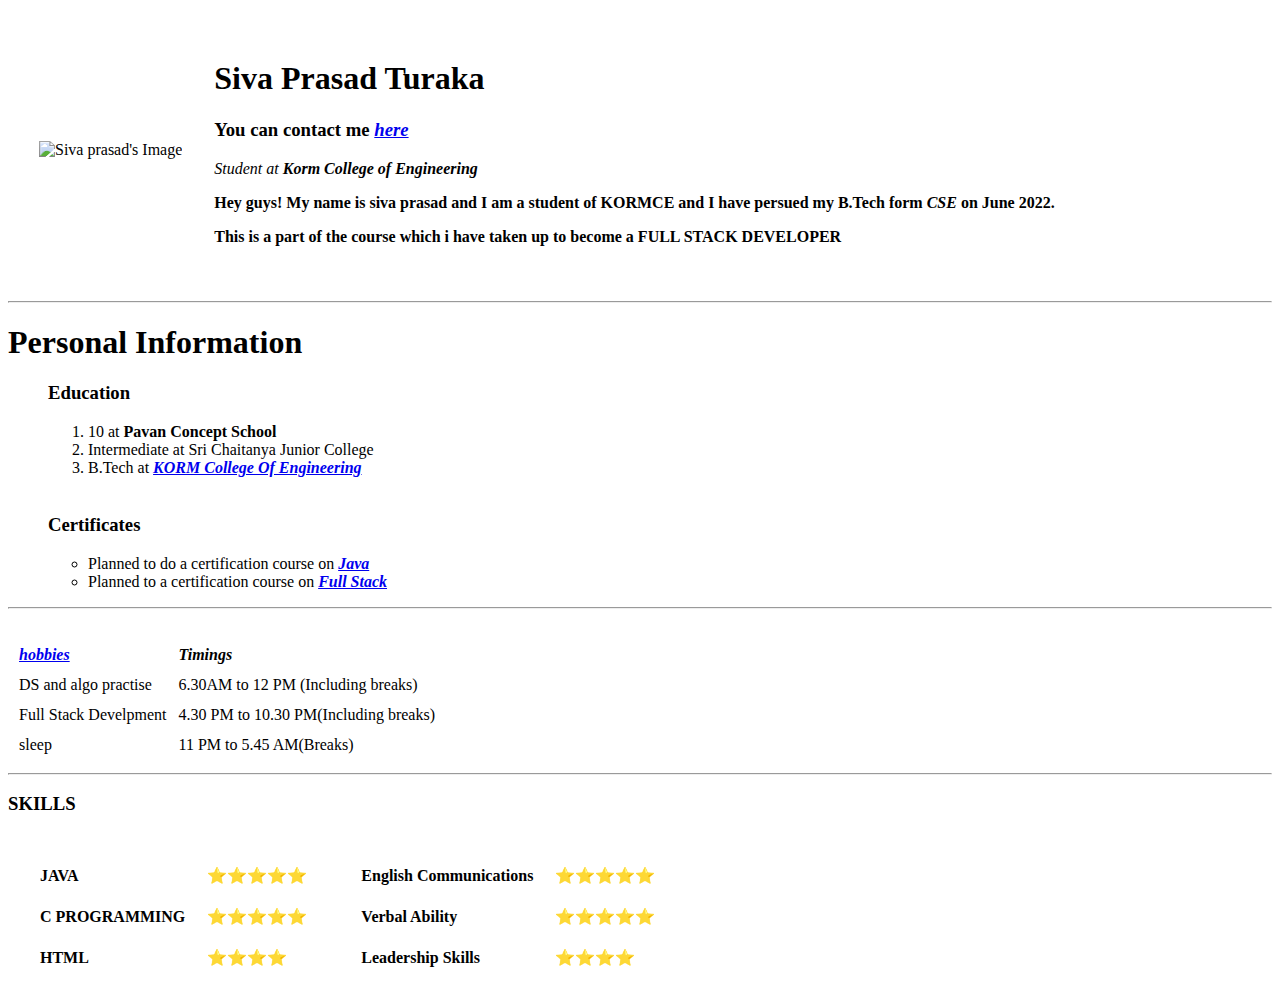
==== index.html @ 392d822c "Added initial website files" ====
<!DOCTYPE html>
<html lang="en" dir="ltr">

<head>
  <meta charset="utf-8">
  <title> Siva's personal site </title>
</head>

<body>
  <table cellspacing='30'>
    <tr>
      <td> <img src="images/siva.png" alt="Siva prasad's Image" height="200" width="200" /></td>
      <td>
        <h1>Siva Prasad Turaka</h1>
        <h3>You can contact me <strong><em><a href="contact.html">here</a></em></strong></h3>
        <p><em>Student at <strong>Korm College of Engineering</string></em></p>
        <p>Hey guys! My name is siva prasad and I am a student of <strong>KORMCE</strong>
          and I have persued my B.Tech form <em>CSE</em> on June 2022.</p>
        <p>This is a part of the course
          which i have taken up to become a <strong>FULL STACK DEVELOPER</strong></p>
      </td>
    </tr>
  </table>
  <hr />
  <h1>Personal Information</h1>
  <ol>
    <h3>Education</h3>
    <ol>
      <li> 10 at <strong>Pavan Concept School</strong></li>
      <li> Intermediate at Sri Chaitanya Junior College</li>
      <li> B.Tech at <strong> <em> <a href="https://content3.jdmagicbox.com/comp/kadapa/dc/9999p8562.8562.1224138153i5x2p8.dc/catalogue/korm-college-of-engineering-vinayaka-nagar-junction-kadapa-colleges-vl2uzaf-250.jpg">KORM College Of Engineering</a></em></strong>
      </li>
    </ol>
    <br>
    <h3>Certificates</h3>
    <ul>
      <li>Planned to do a certification course on <a href="https://www.tutorialspoint.com/java/index.htm"><strong><em>Java</em></strong> </a></li>
      <li>Planned to a certification course on <a href="https://www.greycampus.com/blog/programming/full-stack-developer-guide"><em><strong>Full Stack</strong></em></a> </li>
    </ul>
  </ol>
  <hr>
  <br>
  <table cellspacing='10'>
    <thead>
      <tr>
        <td><strong><em><a href="C:\Web Development\html - personal site\hobbies.html">hobbies</a></em></strong></td>
        <td><strong><em>Timings</em></strong></td>
      </tr>
    </thead>
    <tbody>
      <tr>
        <td>DS and algo practise</td>
        <td>6.30AM to 12 PM (Including breaks)</td>
      </tr>
      <tr>
        <td>Full Stack Develpment</td>
        <td>4.30 PM to 10.30 PM(Including breaks)</td>
      </tr>
      <tr>
        <td>sleep</td>
        <td>11 PM to 5.45 AM(Breaks)</td>
      </tr>
    </tbody>
  </table>
  <hr>
  <h3>SKILLS</h3>
  <table cellspacing='10'>
    <tr>
      <td>
        <table cellspacing='20' >
          <tr>
            <td><strong>JAVA</strong></td>
            <td>⭐⭐⭐⭐⭐</td>
          </tr>
          <tr>
            <td><strong>C PROGRAMMING</strong></td>
            <td>⭐⭐⭐⭐⭐</td>
          </tr>
          <tr>
            <td><strong>HTML</strong></td>
            <td>⭐⭐⭐⭐</td>
          </tr>
        </table>
      </td>
      <td>
        <table cellspacing='20' <tr>
          <td><strong>English Communications</strong></td>
          <td>⭐⭐⭐⭐⭐</td>
    </tr>
    <tr>
      <td><strong> Verbal Ability</strong></td>
      <td>⭐⭐⭐⭐⭐</td>
    </tr>
    <tr>
      <td><strong>Leadership Skills</strong></td>
      <td>⭐⭐⭐⭐</td>
    </tr>
  </table>
  </td>
  </tr>
  </table>
</body>

</html>
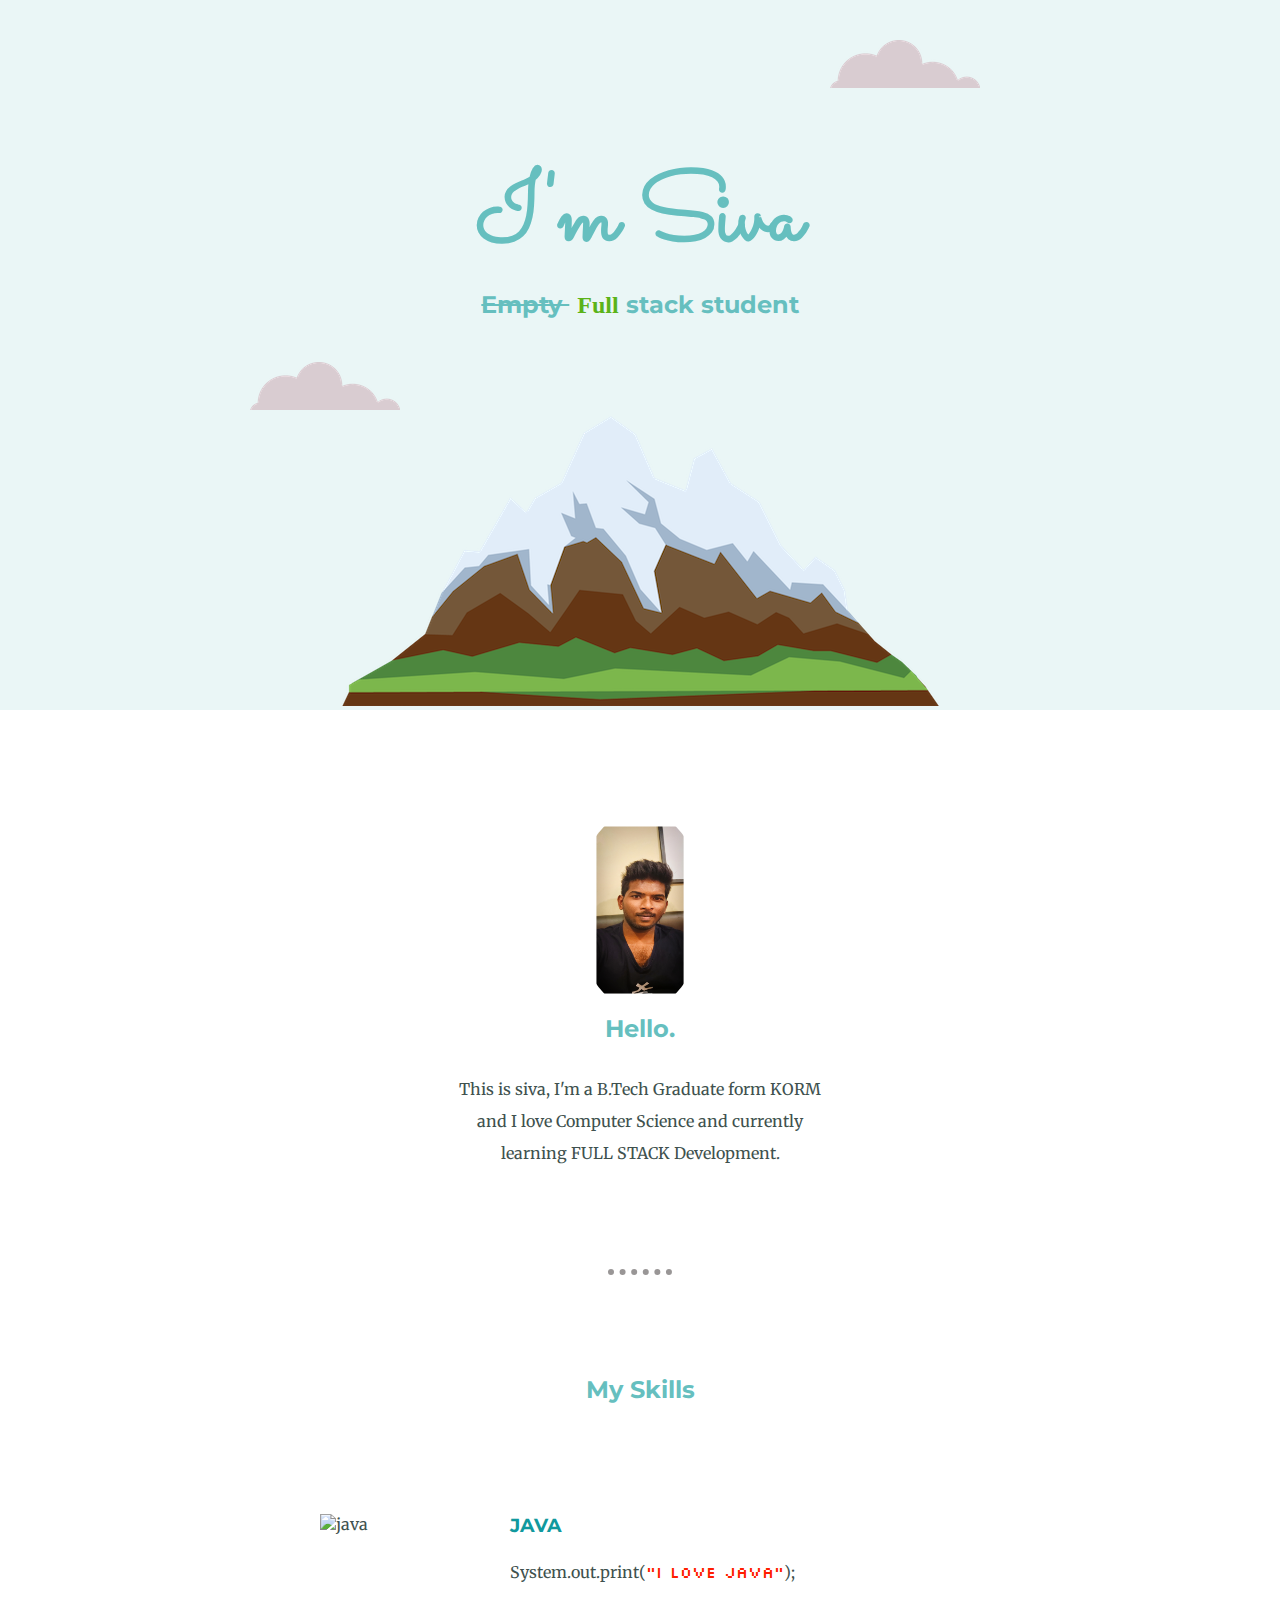
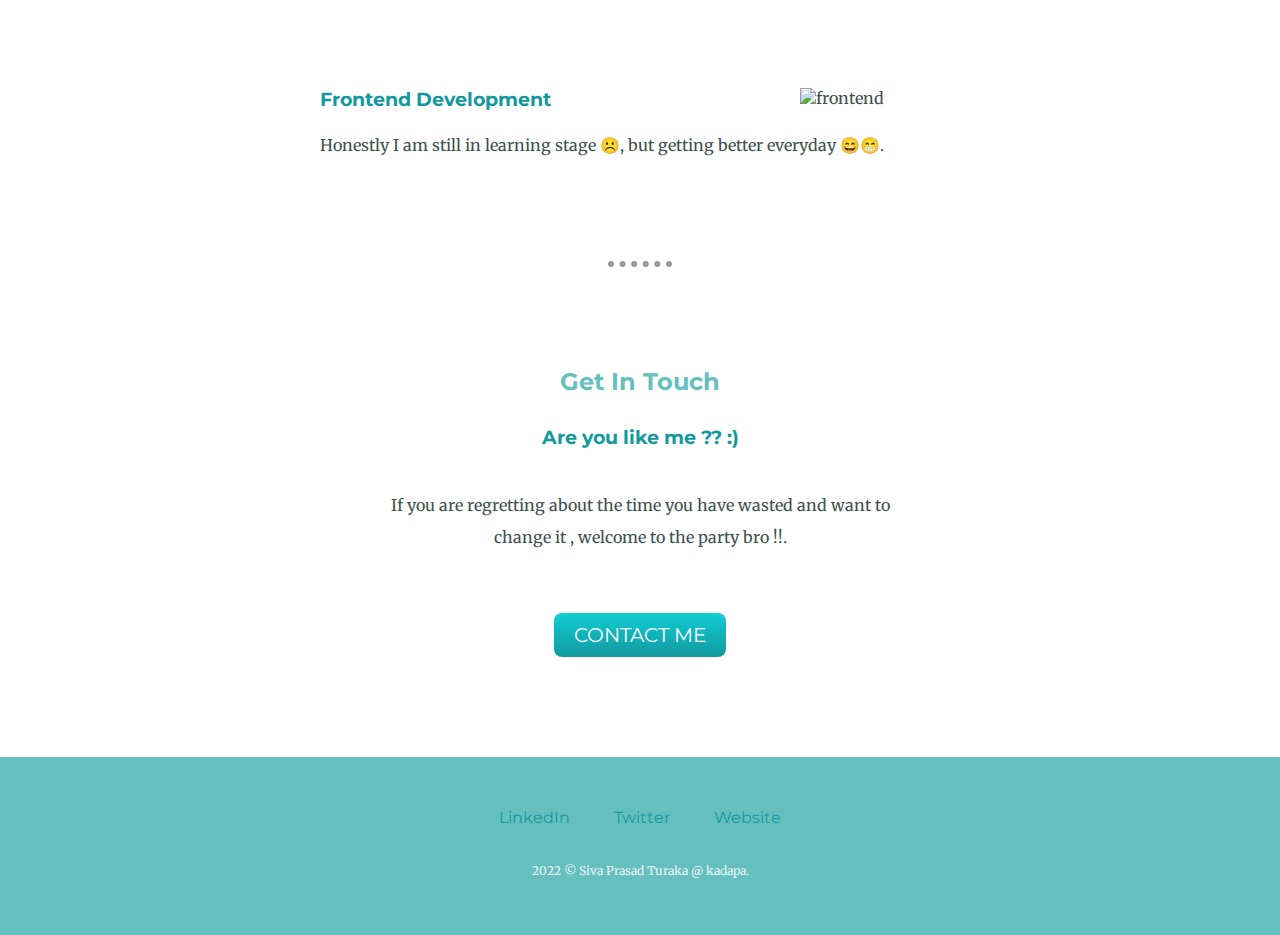
==== commit 2eb9c441: "updating old files" ====
--- a/index.html
+++ b/index.html
@@ -3,102 +3,68 @@
 
 <head>
   <meta charset="utf-8">
-  <title> Siva's personal site </title>
+  <title>Siva's website</title>
+  <link rel="stylesheet" href="css/styles.css">
+  <link rel="icon" href="favicon.ico">
+  <link rel="preconnect" href="https://fonts.googleapis.com">
+  <link rel="preconnect" href="https://fonts.gstatic.com" crossorigin>
+  <link href="https://fonts.googleapis.com/css2?family=Merriweather&family=Montserrat&family=Sacramento&display=swap"
+    rel="stylesheet">
+  <link href="https://fonts.googleapis.com/css2?family=Rubik+Maze&display=swap" rel="stylesheet">
+  <link href="https://fonts.googleapis.com/css2?family=Silkscreen&display=swap" rel="stylesheet">
+  <link href="https://fonts.googleapis.com/css2?family=Permanent+Marker&display=swap" rel="stylesheet">
 </head>
 
 <body>
-  <table cellspacing='30'>
-    <tr>
-      <td> <img src="images/siva.png" alt="Siva prasad's Image" height="200" width="200" /></td>
-      <td>
-        <h1>Siva Prasad Turaka</h1>
-        <h3>You can contact me <strong><em><a href="contact.html">here</a></em></strong></h3>
-        <p><em>Student at <strong>Korm College of Engineering</string></em></p>
-        <p>Hey guys! My name is siva prasad and I am a student of <strong>KORMCE</strong>
-          and I have persued my B.Tech form <em>CSE</em> on June 2022.</p>
-        <p>This is a part of the course
-          which i have taken up to become a <strong>FULL STACK DEVELOPER</strong></p>
-      </td>
-    </tr>
-  </table>
-  <hr />
-  <h1>Personal Information</h1>
-  <ol>
-    <h3>Education</h3>
-    <ol>
-      <li> 10 at <strong>Pavan Concept School</strong></li>
-      <li> Intermediate at Sri Chaitanya Junior College</li>
-      <li> B.Tech at <strong> <em> <a href="https://content3.jdmagicbox.com/comp/kadapa/dc/9999p8562.8562.1224138153i5x2p8.dc/catalogue/korm-college-of-engineering-vinayaka-nagar-junction-kadapa-colleges-vl2uzaf-250.jpg">KORM College Of Engineering</a></em></strong>
-      </li>
-    </ol>
-    <br>
-    <h3>Certificates</h3>
-    <ul>
-      <li>Planned to do a certification course on <a href="https://www.tutorialspoint.com/java/index.htm"><strong><em>Java</em></strong> </a></li>
-      <li>Planned to a certification course on <a href="https://www.greycampus.com/blog/programming/full-stack-developer-guide"><em><strong>Full Stack</strong></em></a> </li>
-    </ul>
-  </ol>
-  <hr>
-  <br>
-  <table cellspacing='10'>
-    <thead>
-      <tr>
-        <td><strong><em><a href="C:\Web Development\html - personal site\hobbies.html">hobbies</a></em></strong></td>
-        <td><strong><em>Timings</em></strong></td>
-      </tr>
-    </thead>
-    <tbody>
-      <tr>
-        <td>DS and algo practise</td>
-        <td>6.30AM to 12 PM (Including breaks)</td>
-      </tr>
-      <tr>
-        <td>Full Stack Develpment</td>
-        <td>4.30 PM to 10.30 PM(Including breaks)</td>
-      </tr>
-      <tr>
-        <td>sleep</td>
-        <td>11 PM to 5.45 AM(Breaks)</td>
-      </tr>
-    </tbody>
-  </table>
-  <hr>
-  <h3>SKILLS</h3>
-  <table cellspacing='10'>
-    <tr>
-      <td>
-        <table cellspacing='20' >
-          <tr>
-            <td><strong>JAVA</strong></td>
-            <td>⭐⭐⭐⭐⭐</td>
-          </tr>
-          <tr>
-            <td><strong>C PROGRAMMING</strong></td>
-            <td>⭐⭐⭐⭐⭐</td>
-          </tr>
-          <tr>
-            <td><strong>HTML</strong></td>
-            <td>⭐⭐⭐⭐</td>
-          </tr>
-        </table>
-      </td>
-      <td>
-        <table cellspacing='20' <tr>
-          <td><strong>English Communications</strong></td>
-          <td>⭐⭐⭐⭐⭐</td>
-    </tr>
-    <tr>
-      <td><strong> Verbal Ability</strong></td>
-      <td>⭐⭐⭐⭐⭐</td>
-    </tr>
-    <tr>
-      <td><strong>Leadership Skills</strong></td>
-      <td>⭐⭐⭐⭐</td>
-    </tr>
-  </table>
-  </td>
-  </tr>
-  </table>
+  <div class="top-container">
+    <img class="top-cloud" src="images/cloud.png" alt="cloud's pic">
+    <h1>I'm Siva</h1>
+    <h2>
+      <span class="empty">Empty </span><span class="Full"> Full</span> stack student
+    </h2>
+    <img class="bottom-cloud" src="images/cloud.png" alt="cloud's pic">
+    <img src="images/mountain.png" alt="mountain's pic">
+  </div>
+
+  <div class="middle-container">
+    <div class="profile">
+      <img class="siva-profile" src="images/siva profile.jpg" alt="my pic">
+      <h2>Hello.</h2>
+      <p class="intro">This is siva, I'm a B.Tech Graduate form KORM and I love Computer Science and currently learning FULL STACK
+        Development.</p>
+    </div>
+    <hr>
+    <div class="skills">
+      <h2>My Skills</h2>
+      <div class="skill-row">
+        <img class="java-image" src="https://cdn-icons-png.flaticon.com/512/644/644609.png" alt="java">
+        <h3 >JAVA</h3>
+        <p>System.out.print(<span class="ilovejava">"I love Java"</span>);</p>
+      </div>
+      <div class="skill-row">
+        <img class="frontend-image" src="https://cdn-icons-png.flaticon.com/512/2620/2620971.png" alt="frontend">
+        <h3 >Frontend Development</h3>
+        <p>Honestly I am still in learning stage ☹️, but getting better everyday 😄😁.</p>
+      </div>
+    </div>
+    <hr>
+    <div class="contact-me">
+      <h2>Get In Touch</h2>
+      <h3>Are you like me ??  :) </h3>
+      <p class="contact-msg">If you are regretting about the time you have wasted and want to change it , welcome to the party bro !!.</p>
+      <button class="btn" href="sivaprasad.turaka2001@gmail.com">CONTACT ME</button>
+    </div>
+  </div>
+
+
+  <div class="bottom-container">
+    <a class="footer-link" href="https://www.linkedin.com/">LinkedIn</a>
+    <a class="footer-link" href="https://twitter.com/">Twitter</a>
+    <a class="footer-link" href="https://www.appbrewery.co/">Website</a>
+    <p class="final-desc">2022 © Siva Prasad Turaka @ kadapa.</p>
+  </div>
+
+
 </body>
 
-</html>
+</html>--- a/css/styles.css
+++ b/css/styles.css
@@ -0,0 +1,179 @@
+body {
+    font-family: 'Merriweather', serif;
+    text-align: center;
+    color: #40514E;
+    margin: 0px;
+}
+
+h1 {
+    font-family: 'Sacramento', cursive;
+    font-size: 6.0rem;
+    margin: 50px auto 0 auto;
+    color: #66bfbf;
+}
+
+h2 {
+    font-family: 'Montserrat', sans-serif;
+    font-size: 2.0 rem;
+    font-weight: normal;
+    margin-top: 0;
+    color: #66BFBF;
+    font-weight: bold;
+    padding-bottom: 10px;
+}
+
+h3 {
+    font-family: 'Montserrat', sans-serif;
+    color: #11999E;
+    font-weight: bold;
+}
+
+hr
+{
+    color:rgb(153, 150, 150);
+    width: 5%; border-width: 6px;
+    border-style: none;   border-top-style: dotted;
+    margin: 100px auto;
+    
+}
+p {
+    color: #40514E;
+    line-height: 2;
+}
+a
+{
+font-family: 'Montserrat', sans-serif;
+color: #11999E;
+margin: 10px 20px;
+text-decoration: none;
+}
+a:hover
+{
+    color: #eaf6f6;
+}
+
+.top-container {
+    position: relative;
+    padding-top: 100px;
+
+    background-color: #EAF6F6;
+}
+
+.middle-container {
+    background-color: white;
+    margin: 100px auto 100px auto;
+}
+.intro
+{
+    width:30%;
+    margin: auto;
+        
+}
+
+.bottom-container {
+    background-color: #66BFBF;
+    padding : 50px 0 20px;
+}
+
+.skill-row {
+    width: 50%;
+    margin: 100px auto 100px auto;
+    text-align: left;
+   
+
+}
+
+.Full {
+    font-family: 'Permanent Marker', cursive;
+    font-weight: bold;
+
+    color: #5bb318;
+}
+
+.empty {
+    margin-right: 8px;
+
+    text-decoration: line-through;
+    color: #66bfbf;
+}
+
+.top-cloud {
+    position: absolute;
+    top: 40px;
+    right: 300px;
+}
+
+.bottom-cloud {
+    position: absolute;
+    bottom: 300px;
+    left: 250px;
+}
+
+.siva-profile {
+    width: 130px;
+    height: 200px;
+    border-radius: 50%;
+}
+
+.java-image {
+    width: 25%;
+    height: 25%;
+    float: left;
+    margin-right: 30px;
+    margin-bottom:30px;
+}
+
+
+.ilovejava {
+    font-family: 'Silkscreen', cursive;
+    color: #ff1e00;
+}
+
+.frontend-image {
+    width: 25%;
+    height: 25%;
+    float: right;
+    margin-left: 30px;
+}
+.contact-msg
+{
+    width:40%;
+    margin:40px auto 60px;
+}
+.footer-link
+{
+    color:#11999E;
+}
+.final-desc {
+    color: #eaf6f6;
+    font-size:0.75rem;
+    padding: 20px 0 ;
+    
+}
+.btn {
+    background: #11cdd4;
+    background-image: -webkit-linear-gradient(top, #11cdd4, #11999e);
+    background-image: -moz-linear-gradient(top, #11cdd4, #11999e);
+    background-image: -ms-linear-gradient(top, #11cdd4, #11999e);
+    background-image: -o-linear-gradient(top, #11cdd4, #11999e);
+    background-image: linear-gradient(to bottom, #11cdd4, #11999e);
+    -webkit-border-radius: 8;
+    -moz-border-radius: 8;
+    border-radius: 8px;
+    border-width: 0px;
+    font-family: 'Montserrat', sans-serif;
+    color: #ffffff;
+    font-size: 20px;
+    padding: 10px 20px 10px 20px;
+    text-decoration: none;
+  }
+  
+  .btn:hover {
+    background: #30e3cb;
+    background-image: -webkit-linear-gradient(top, #30e3cb, #2bc4ad);
+    background-image: -moz-linear-gradient(top, #30e3cb, #2bc4ad);
+    background-image: -ms-linear-gradient(top, #30e3cb, #2bc4ad);
+    background-image: -o-linear-gradient(top, #30e3cb, #2bc4ad);
+    background-image: linear-gradient(to bottom, #30e3cb, #2bc4ad);
+    text-decoration: none;
+  }